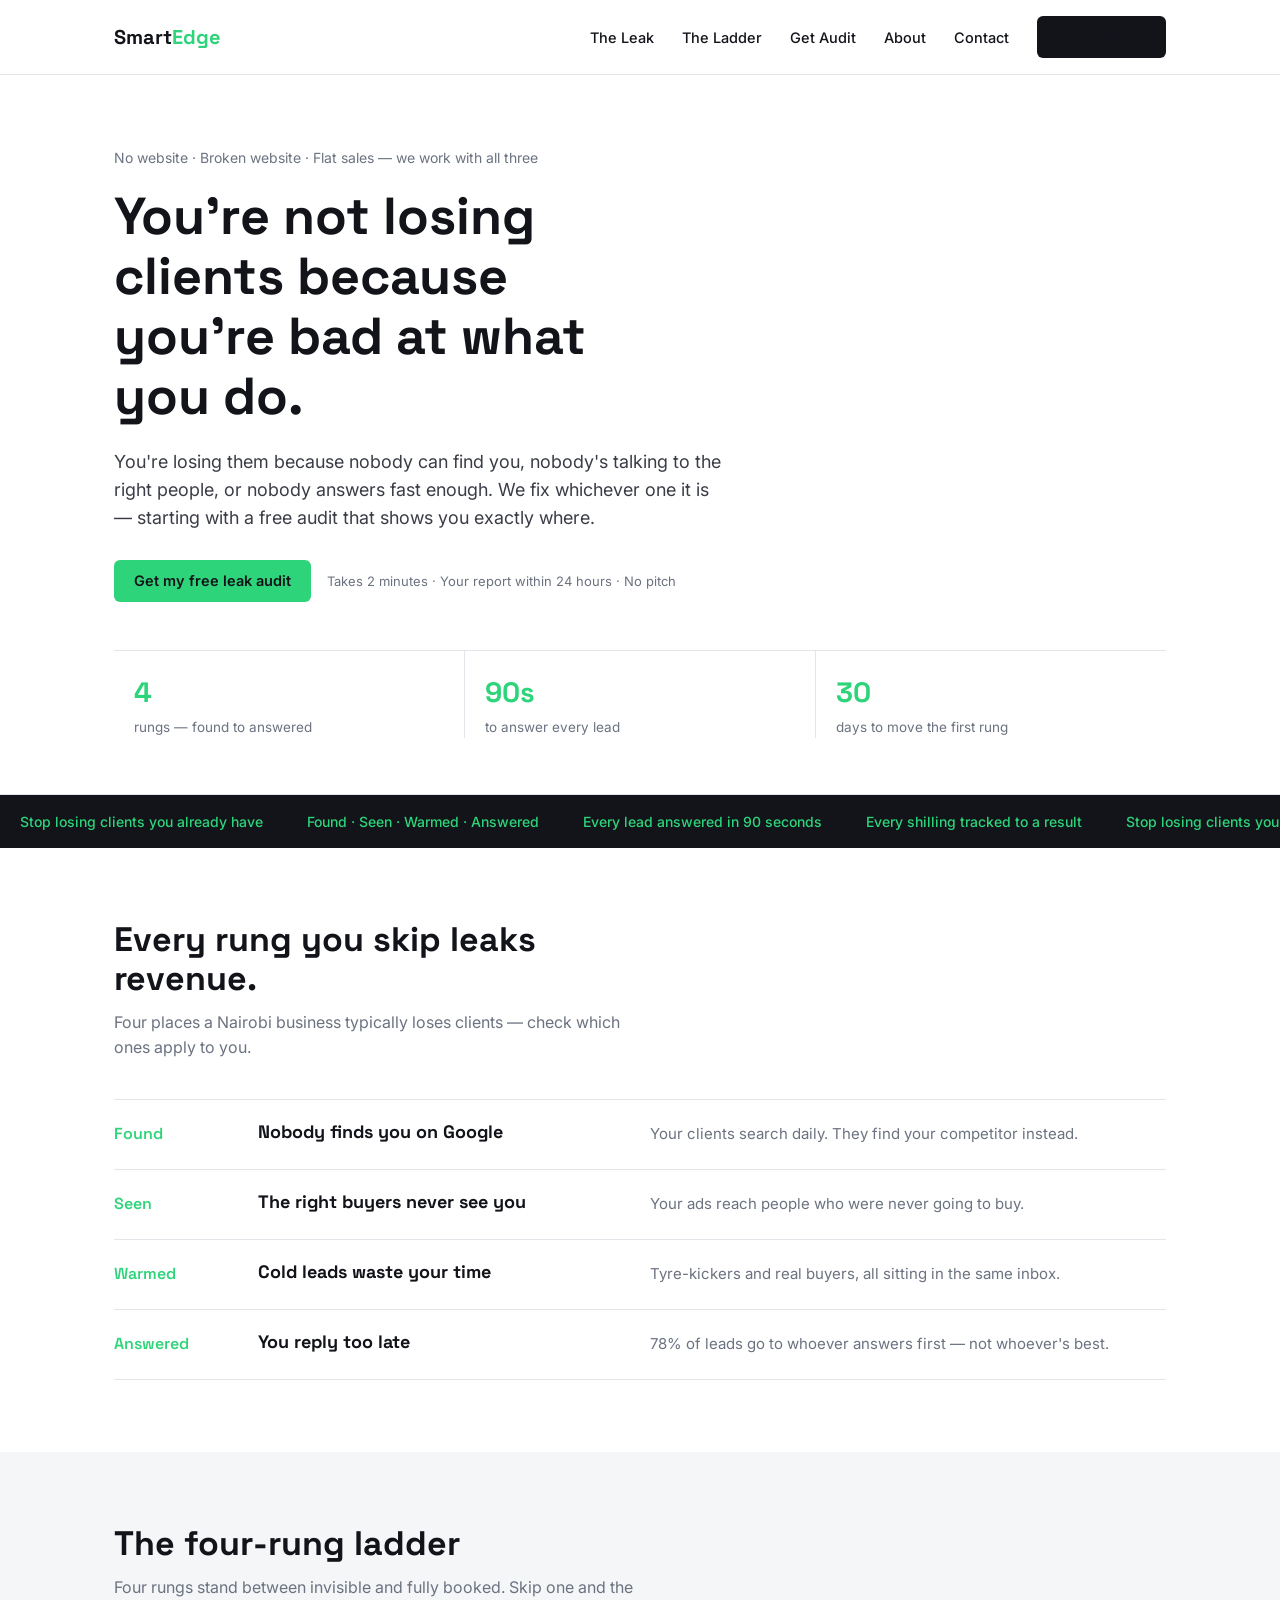
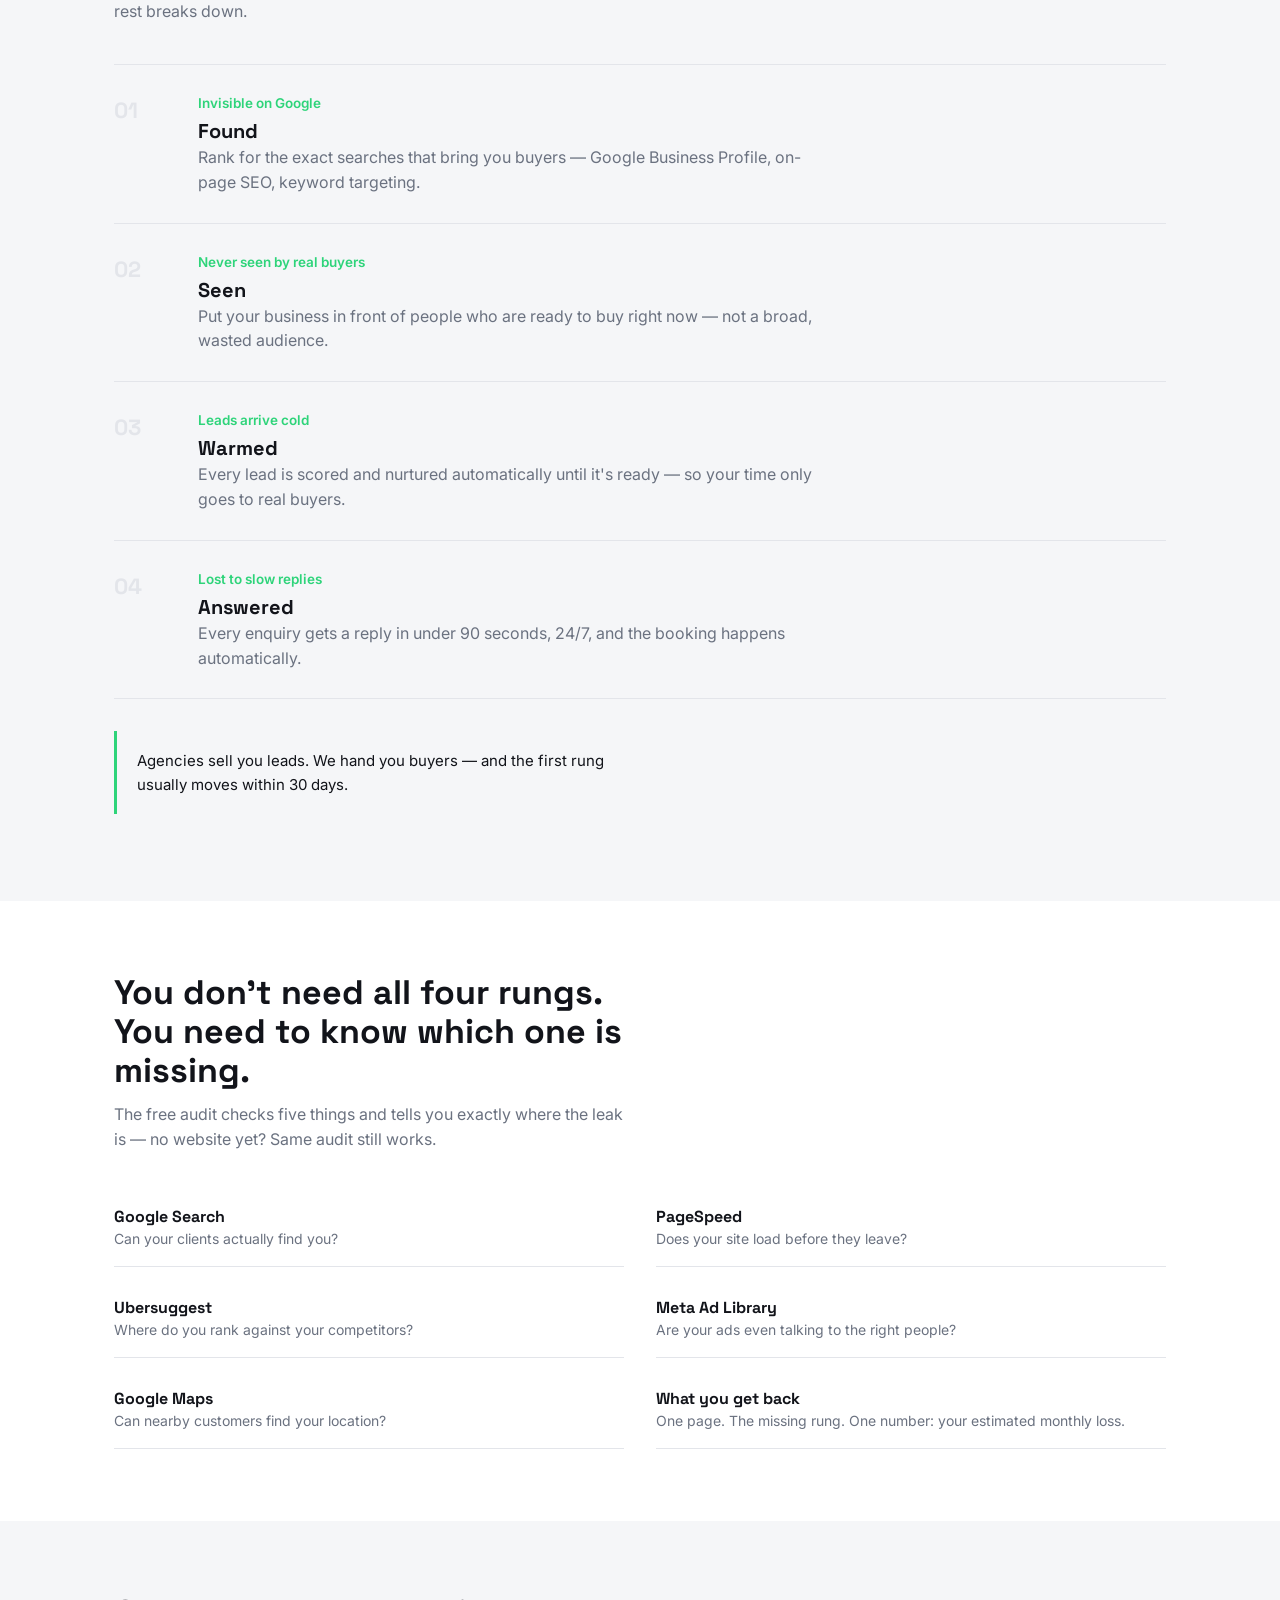
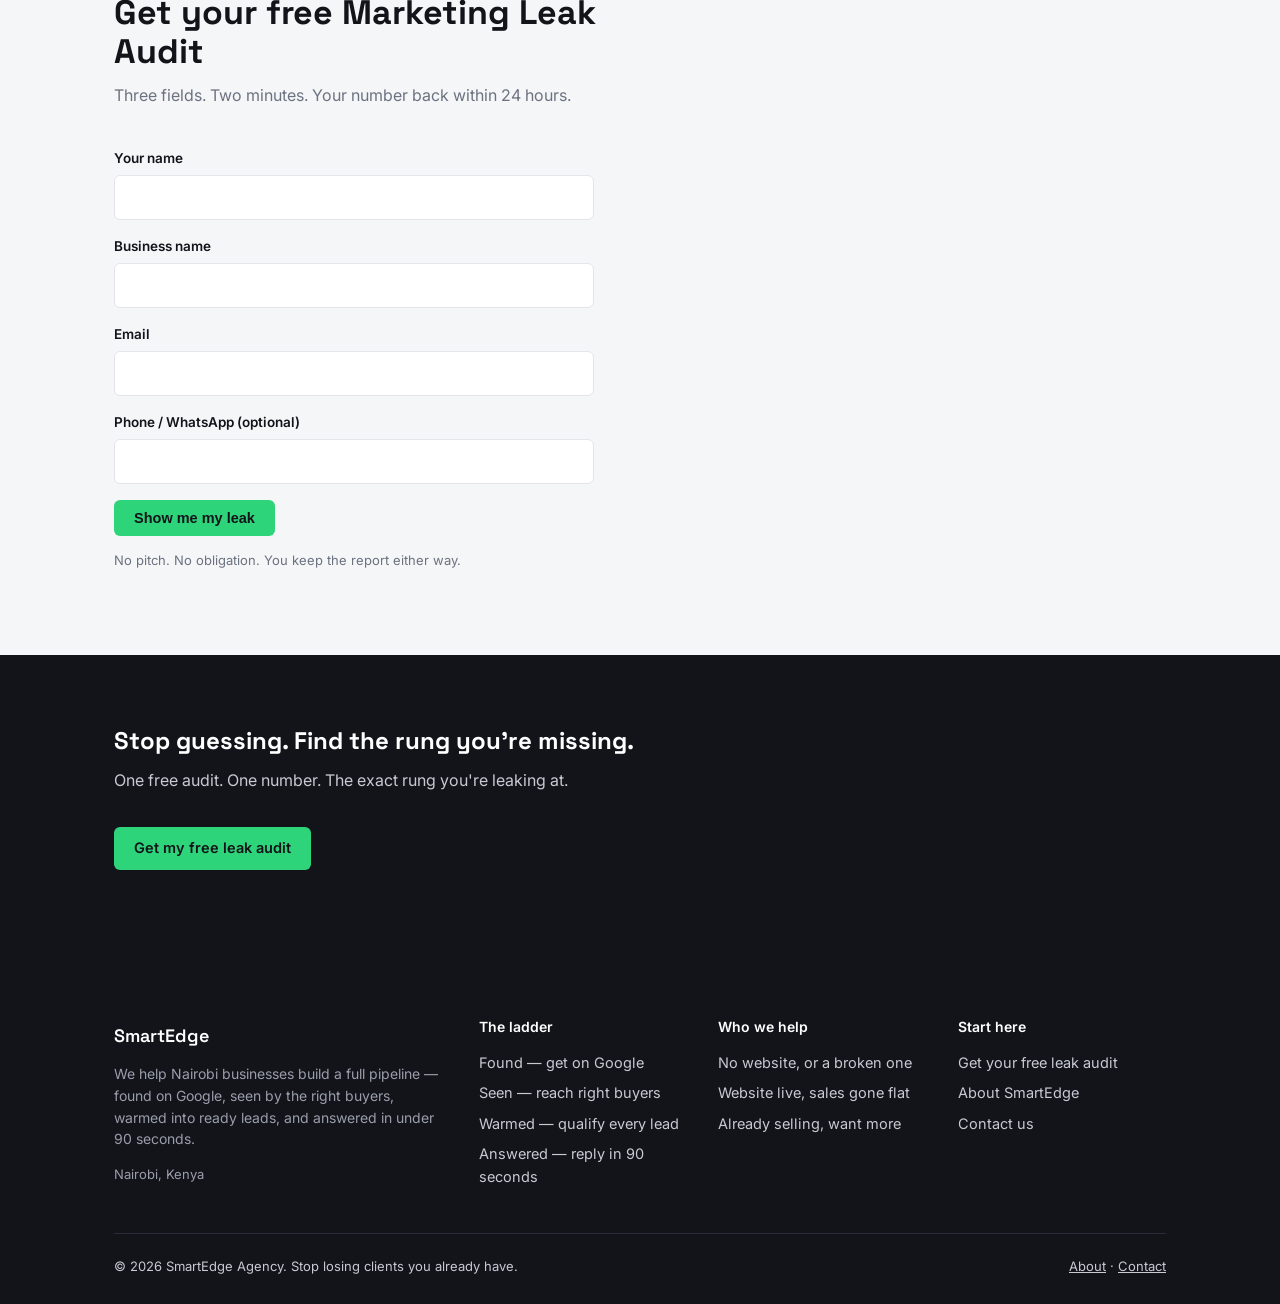
==== index.html @ 88c97de9 "Add files via upload" ====
<!DOCTYPE html>
<html lang="en">
<head>
<meta charset="UTF-8">
<meta name="viewport" content="width=device-width, initial-scale=1">
<title>SmartEdge Agency — Stop Losing Clients You Already Have</title>
<meta name="description" content="SmartEdge helps Nairobi businesses build a full pipeline — found on Google, seen by the right buyers, warmed into ready leads, and answered in under 90 seconds. Free Marketing Leak Audit.">
<link rel="icon" href="data:image/svg+xml,<svg xmlns=%22http://www.w3.org/2000/svg%22 viewBox=%220 0 100 100%22><rect width=%22100%22 height=%22100%22 fill=%22%2312141A%22/><text x=%2250%25%22 y=%2262%25%22 font-size=%2260%22 fill=%22%232ED47A%22 text-anchor=%22middle%22>S</text></svg>">
<link rel="stylesheet" href="styles.css">
</head>
<body>

<header>
  <nav class="nav">
    <a href="index.html" class="logo">Smart<span>Edge</span></a>
    <input type="checkbox" id="navToggle">
    <label for="navToggle" class="burger">☰</label>
    <ul class="navlinks">
      <li><a href="index.html#leak">The Leak</a></li>
      <li><a href="index.html#ladder">The Ladder</a></li>
      <li><a href="index.html#audit">Get Audit</a></li>
      <li><a href="about.html">About</a></li>
      <li><a href="contact.html">Contact</a></li>
      <li><a href="index.html#audit" class="btn">Get my audit</a></li>
    </ul>
  </nav>
</header>

<section class="hero">
  <div class="wrap">
    <p class="eyebrow">No website · Broken website · Flat sales — we work with all three</p>
    <h1>You're not losing clients because you're bad at what you do.</h1>
    <p class="lead">You're losing them because nobody can find you, nobody's talking to the right people, or nobody answers fast enough. We fix whichever one it is — starting with a free audit that shows you exactly where.</p>
    <div class="hero-cta">
      <a href="#audit" class="btn green">Get my free leak audit</a>
      <span class="hero-note">Takes 2 minutes · Your report within 24 hours · No pitch</span>
    </div>
    <div class="stats">
      <div class="stat"><div class="num">4</div><div class="label">rungs — found to answered</div></div>
      <div class="stat"><div class="num">90s</div><div class="label">to answer every lead</div></div>
      <div class="stat"><div class="num">30</div><div class="label">days to move the first rung</div></div>
    </div>
  </div>
</section>

<div class="marquee">
  <div class="marquee-track">
    <span>Stop losing clients you already have</span>
    <span>Found · Seen · Warmed · Answered</span>
    <span>Every lead answered in 90 seconds</span>
    <span>Every shilling tracked to a result</span>
    <span>Stop losing clients you already have</span>
    <span>Found · Seen · Warmed · Answered</span>
    <span>Every lead answered in 90 seconds</span>
    <span>Every shilling tracked to a result</span>
  </div>
</div>

<section id="leak">
  <div class="wrap">
    <div class="section-head">
      <h2>Every rung you skip leaks revenue.</h2>
      <p>Four places a Nairobi business typically loses clients — check which ones apply to you.</p>
    </div>
    <div class="leak-list">
      <div class="leak-row"><div class="rung-name">Found</div><h3>Nobody finds you on Google</h3><p>Your clients search daily. They find your competitor instead.</p></div>
      <div class="leak-row"><div class="rung-name">Seen</div><h3>The right buyers never see you</h3><p>Your ads reach people who were never going to buy.</p></div>
      <div class="leak-row"><div class="rung-name">Warmed</div><h3>Cold leads waste your time</h3><p>Tyre-kickers and real buyers, all sitting in the same inbox.</p></div>
      <div class="leak-row"><div class="rung-name">Answered</div><h3>You reply too late</h3><p>78% of leads go to whoever answers first — not whoever's best.</p></div>
    </div>
  </div>
</section>

<section id="ladder" class="tinted">
  <div class="wrap">
    <div class="section-head">
      <h2>The four-rung ladder</h2>
      <p>Four rungs stand between invisible and fully booked. Skip one and the rest breaks down.</p>
    </div>
    <div class="ladder">
      <div class="ladder-item"><div class="ladder-num">01</div><div><div class="sub">Invisible on Google</div><h3>Found</h3><p>Rank for the exact searches that bring you buyers — Google Business Profile, on-page SEO, keyword targeting.</p></div></div>
      <div class="ladder-item"><div class="ladder-num">02</div><div><div class="sub">Never seen by real buyers</div><h3>Seen</h3><p>Put your business in front of people who are ready to buy right now — not a broad, wasted audience.</p></div></div>
      <div class="ladder-item"><div class="ladder-num">03</div><div><div class="sub">Leads arrive cold</div><h3>Warmed</h3><p>Every lead is scored and nurtured automatically until it's ready — so your time only goes to real buyers.</p></div></div>
      <div class="ladder-item"><div class="ladder-num">04</div><div><div class="sub">Lost to slow replies</div><h3>Answered</h3><p>Every enquiry gets a reply in under 90 seconds, 24/7, and the booking happens automatically.</p></div></div>
    </div>
    <p class="ladder-note">Agencies sell you leads. We hand you buyers — and the first rung usually moves within 30 days.</p>
  </div>
</section>

<section id="how">
  <div class="wrap">
    <div class="section-head">
      <h2>You don't need all four rungs. You need to know which one is missing.</h2>
      <p>The free audit checks five things and tells you exactly where the leak is — no website yet? Same audit still works.</p>
    </div>
    <div class="tool-list">
      <div class="tool-item"><h3>Google Search</h3><p>Can your clients actually find you?</p></div>
      <div class="tool-item"><h3>PageSpeed</h3><p>Does your site load before they leave?</p></div>
      <div class="tool-item"><h3>Ubersuggest</h3><p>Where do you rank against your competitors?</p></div>
      <div class="tool-item"><h3>Meta Ad Library</h3><p>Are your ads even talking to the right people?</p></div>
      <div class="tool-item"><h3>Google Maps</h3><p>Can nearby customers find your location?</p></div>
      <div class="tool-item"><h3>What you get back</h3><p>One page. The missing rung. One number: your estimated monthly loss.</p></div>
    </div>
  </div>
</section>

<section id="audit" class="tinted">
  <div class="wrap">
    <div class="section-head">
      <h2>Get your free Marketing Leak Audit</h2>
      <p>Three fields. Two minutes. Your number back within 24 hours.</p>
    </div>
    <!-- Replace action URL with your own Web3Forms or Formspree endpoint before going live -->
    <form action="https://api.web3forms.com/submit" method="POST">
      <input type="hidden" name="access_key" value="f128370d-2de8-45d5-97e6-68d544932ece">
      <div class="field"><label for="name">Your name</label><input id="name" name="name" type="text" required></div>
      <div class="field"><label for="business">Business name</label><input id="business" name="business" type="text" required></div>
      <div class="field"><label for="email">Email</label><input id="email" name="email" type="email" required></div>
      <div class="field"><label for="phone">Phone / WhatsApp (optional)</label><input id="phone" name="phone" type="tel"></div>
      <button type="submit" class="btn green">Show me my leak</button>
      <p class="form-note">No pitch. No obligation. You keep the report either way.</p>
    </form>
  </div>
</section>

<section class="cta-band">
  <div class="wrap">
    <h2>Stop guessing. Find the rung you're missing.</h2>
    <p>One free audit. One number. The exact rung you're leaking at.</p>
    <a href="#audit" class="btn green" style="margin-top:18px;">Get my free leak audit</a>
  </div>
</section>

<footer>
  <div class="wrap">
    <div class="foot-grid">
      <div>
        <h4 style="color:#fff; font-family:'Space Grotesk'; font-size:18px;">SmartEdge</h4>
        <p style="color:#9a9eab; font-size:14px;">We help Nairobi businesses build a full pipeline — found on Google, seen by the right buyers, warmed into ready leads, and answered in under 90 seconds.</p>
        <p style="color:#9a9eab; font-size:13px;">Nairobi, Kenya</p>
      </div>
      <div><h4>The ladder</h4><ul>
        <li>Found — get on Google</li><li>Seen — reach right buyers</li><li>Warmed — qualify every lead</li><li>Answered — reply in 90 seconds</li>
      </ul></div>
      <div><h4>Who we help</h4><ul>
        <li>No website, or a broken one</li><li>Website live, sales gone flat</li><li>Already selling, want more</li>
      </ul></div>
      <div><h4>Start here</h4><ul>
        <li><a href="#audit">Get your free leak audit</a></li><li><a href="about.html">About SmartEdge</a></li><li><a href="contact.html">Contact us</a></li>
      </ul></div>
    </div>
    <div class="foot-bottom">
      <span>© 2026 SmartEdge Agency. Stop losing clients you already have.</span>
      <span><a href="about.html">About</a> · <a href="contact.html">Contact</a></span>
    </div>
  </div>
</footer>

</body>
</html>
---- styles.css ----
@import url('https://fonts.googleapis.com/css2?family=Space+Grotesk:wght@500;600;700&family=Inter:wght@400;500;600&display=swap');

:root{
  --navy:#12141A; --green:#2ED47A; --offwhite:#F5F6F8; --white:#ffffff;
  --grey:#6b7280; --border:#e3e5ea; --text:#12141A;
  --maxw:1100px;
}
*{box-sizing:border-box;}
html{scroll-behavior:smooth;}
body{
  margin:0; font-family:'Inter',sans-serif; color:var(--text); background:var(--white);
  line-height:1.55; font-size:16px;
}
h1,h2,h3{font-family:'Space Grotesk',sans-serif; margin:0; line-height:1.15; font-weight:700;}
p{margin:0 0 1em; max-width:62ch;}
a{color:inherit;}
.wrap{max-width:var(--maxw); margin:0 auto; padding:0 24px;}
img{max-width:100%; display:block;}

/* ---- Header ---- */
header{
  position:sticky; top:0; z-index:50; background:rgba(255,255,255,.92); backdrop-filter:blur(6px);
  border-bottom:1px solid var(--border);
}
.nav{display:flex; align-items:center; justify-content:space-between; padding:16px 24px; max-width:var(--maxw); margin:0 auto;}
.logo{font-family:'Space Grotesk',sans-serif; font-weight:700; font-size:20px; text-decoration:none;}
.logo span{color:var(--green);}
.navlinks{display:flex; gap:28px; align-items:center; list-style:none; margin:0; padding:0;}
.navlinks a{text-decoration:none; font-size:14.5px; font-weight:500; color:var(--text);}
.navlinks a:hover{color:var(--green);}
.btn{
  display:inline-block; background:var(--navy); color:#fff; padding:10px 20px; border-radius:6px;
  text-decoration:none; font-weight:600; font-size:14.5px; border:none; cursor:pointer;
}
.btn:hover{background:#22242e;}
.btn.green{background:var(--green); color:var(--navy);}
.btn.green:hover{background:#26bd6a;}
#navToggle{display:none;}
.burger{display:none; cursor:pointer;}

@media (max-width:760px){
  .navlinks{position:fixed; inset:64px 0 0 0; background:#fff; flex-direction:column; padding:32px 24px;
    transform:translateY(-110%); transition:transform .25s ease; gap:20px;}
  #navToggle:checked ~ .navlinks{transform:translateY(0);}
  .burger{display:block;}
  .navlinks .btn{width:100%; text-align:center;}
}

/* ---- Hero ---- */
.hero{padding:72px 0 56px; border-bottom:1px solid var(--border);}
.eyebrow{color:var(--grey); font-size:14px; margin-bottom:18px;}
.hero h1{font-size:clamp(32px,5vw,52px); max-width:16ch; margin-bottom:22px;}
.hero p.lead{font-size:18px; color:#3a3d46; max-width:56ch;}
.hero-cta{margin-top:28px; display:flex; gap:16px; align-items:center; flex-wrap:wrap;}
.hero-note{font-size:13px; color:var(--grey);}
.stats{display:flex; gap:0; margin-top:48px; border-top:1px solid var(--border);}
.stat{flex:1; padding:20px 20px 0; border-right:1px solid var(--border);}
.stat:last-child{border-right:none;}
.stat .num{font-family:'Space Grotesk'; font-size:28px; font-weight:700; color:var(--green);}
.stat .label{font-size:13.5px; color:var(--grey); margin-top:2px;}

/* ---- Marquee ---- */
.marquee{background:var(--navy); color:#fff; overflow:hidden; padding:14px 0; white-space:nowrap;}
.marquee-track{display:inline-block; animation:scroll 28s linear infinite; font-size:14px; font-weight:500;}
.marquee-track span{margin:0 20px; color:var(--green);}
@keyframes scroll{from{transform:translateX(0);} to{transform:translateX(-50%);}}
@media (prefers-reduced-motion: reduce){.marquee-track{animation:none;}}

/* ---- Section base ---- */
section{padding:72px 0;}
section.tinted{background:var(--offwhite);}
.section-head{max-width:52ch; margin-bottom:40px;}
.section-head h2{font-size:clamp(24px,3.4vw,34px); margin-bottom:12px;}
.section-head p{color:var(--grey);}

/* ---- Leak list (4 problems) ---- */
.leak-list{border-top:1px solid var(--border);}
.leak-row{display:grid; grid-template-columns:120px 1fr 1.4fr; gap:24px; padding:22px 0; border-bottom:1px solid var(--border);}
.leak-row .rung-name{font-family:'Space Grotesk'; font-weight:600; color:var(--green);}
.leak-row h3{font-size:18px; margin-bottom:4px;}
.leak-row p{color:var(--grey); margin:0; font-size:15px;}
@media (max-width:700px){.leak-row{grid-template-columns:1fr; gap:6px;}}

/* ---- Ladder ---- */
.ladder-item{display:grid; grid-template-columns:64px 1fr; gap:20px; padding:28px 0; border-bottom:1px solid var(--border);}
.ladder-item:first-child{border-top:1px solid var(--border);}
.ladder-num{font-family:'Space Grotesk'; font-size:22px; font-weight:700; color:var(--border); }
.ladder-item h3{font-size:20px; margin-bottom:2px;}
.ladder-item .sub{color:var(--green); font-size:13.5px; font-weight:600; margin-bottom:6px;}
.ladder-item p{color:var(--grey); margin:0;}
.ladder-note{margin-top:32px; padding:18px 20px; border-left:3px solid var(--green); background:var(--offwhite); font-size:15px;}

/* ---- Tools list ---- */
.tool-list{display:grid; grid-template-columns:1fr 1fr; gap:16px 32px;}
.tool-item{padding:16px 0; border-bottom:1px solid var(--border);}
.tool-item h3{font-size:16px; margin-bottom:2px;}
.tool-item p{color:var(--grey); font-size:14px; margin:0;}
@media (max-width:700px){.tool-list{grid-template-columns:1fr;}}

/* ---- Form ---- */
form{max-width:480px;}
.field{margin-bottom:16px;}
.field label{display:block; font-size:13.5px; font-weight:600; margin-bottom:6px;}
.field input,.field textarea{
  width:100%; padding:12px 14px; border:1px solid var(--border); border-radius:6px; font-family:inherit;
  font-size:15px; background:#fff;
}
.field input:focus,.field textarea:focus{outline:2px solid var(--green); outline-offset:1px;}
.form-note{font-size:13px; color:var(--grey); margin-top:14px;}

/* ---- CTA band ---- */
.cta-band{background:var(--navy); color:#fff; text-align:left;}
.cta-band h2{color:#fff; margin-bottom:14px;}
.cta-band p{color:#c7cad3;}

/* ---- Footer ---- */
footer{background:var(--navy); color:#c7cad3; padding:56px 0 28px; font-size:14.5px;}
.foot-grid{display:grid; grid-template-columns:1.6fr 1fr 1fr 1fr; gap:32px; padding-bottom:36px; border-bottom:1px solid #2a2d38;}
.foot-grid h4{color:#fff; font-size:14px; margin-bottom:14px; font-weight:600;}
.foot-grid ul{list-style:none; margin:0; padding:0;}
.foot-grid li{margin-bottom:8px;}
.foot-grid a{text-decoration:none; color:#c7cad3;}
.foot-grid a:hover{color:var(--green);}
.foot-bottom{display:flex; justify-content:space-between; padding-top:22px; font-size:13px; flex-wrap:wrap; gap:10px;}
@media (max-width:700px){.foot-grid{grid-template-columns:1fr 1fr;}}

/* ---- Simple page hero (about/contact) ---- */
.page-hero{padding:56px 0 40px; border-bottom:1px solid var(--border);}
.page-hero h1{font-size:clamp(30px,4.5vw,42px);}
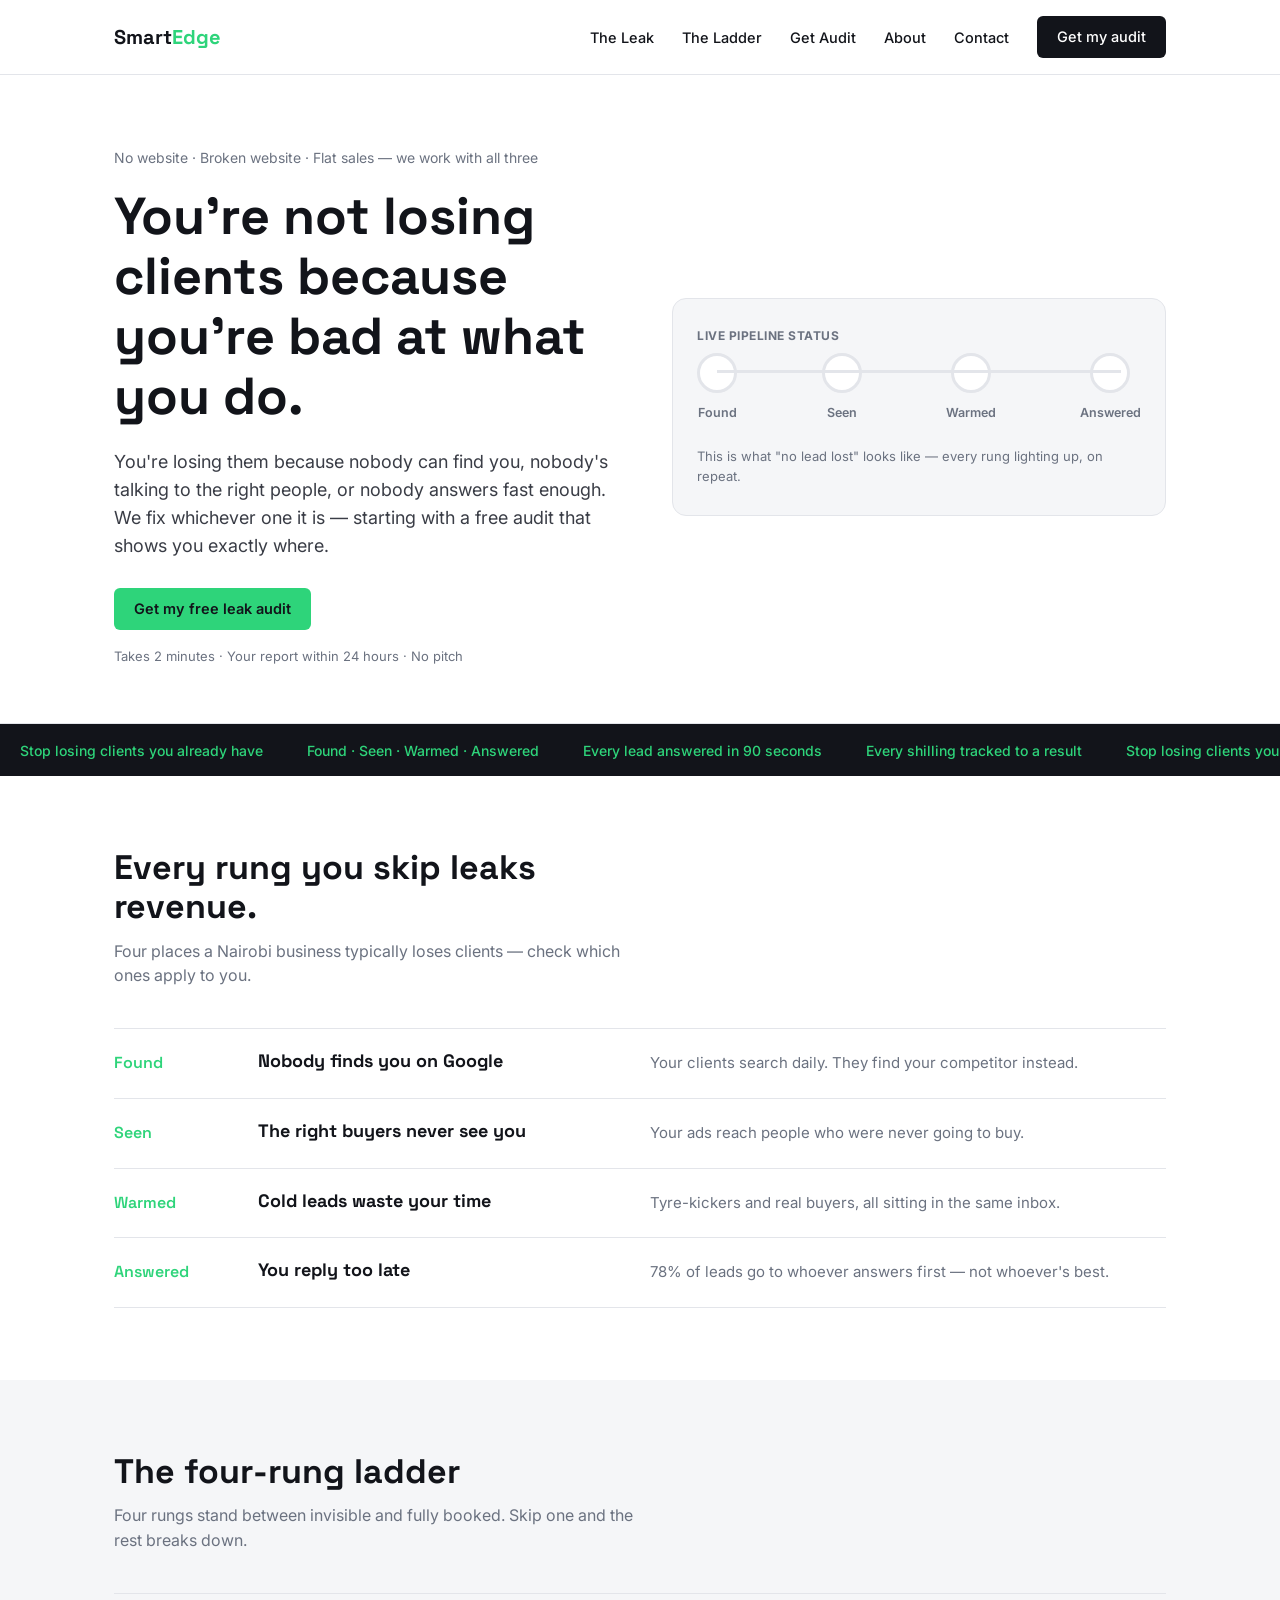
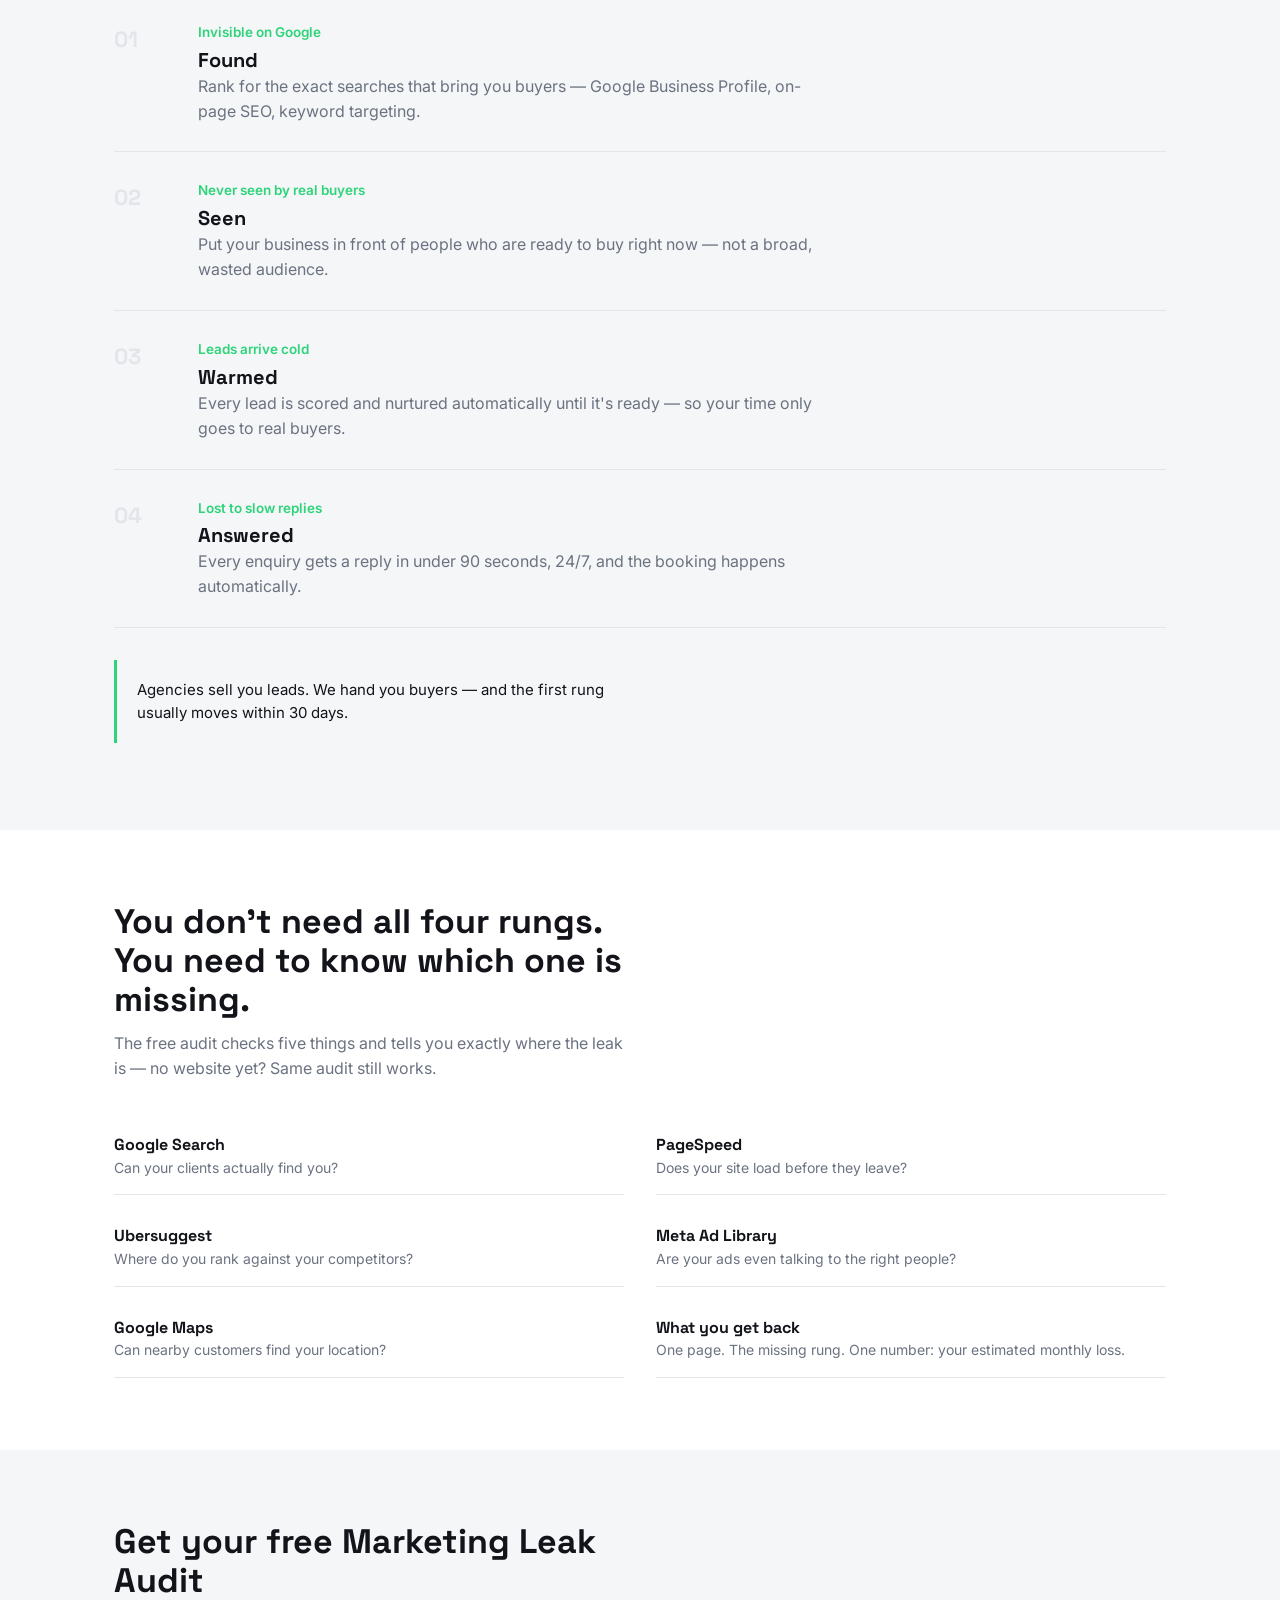
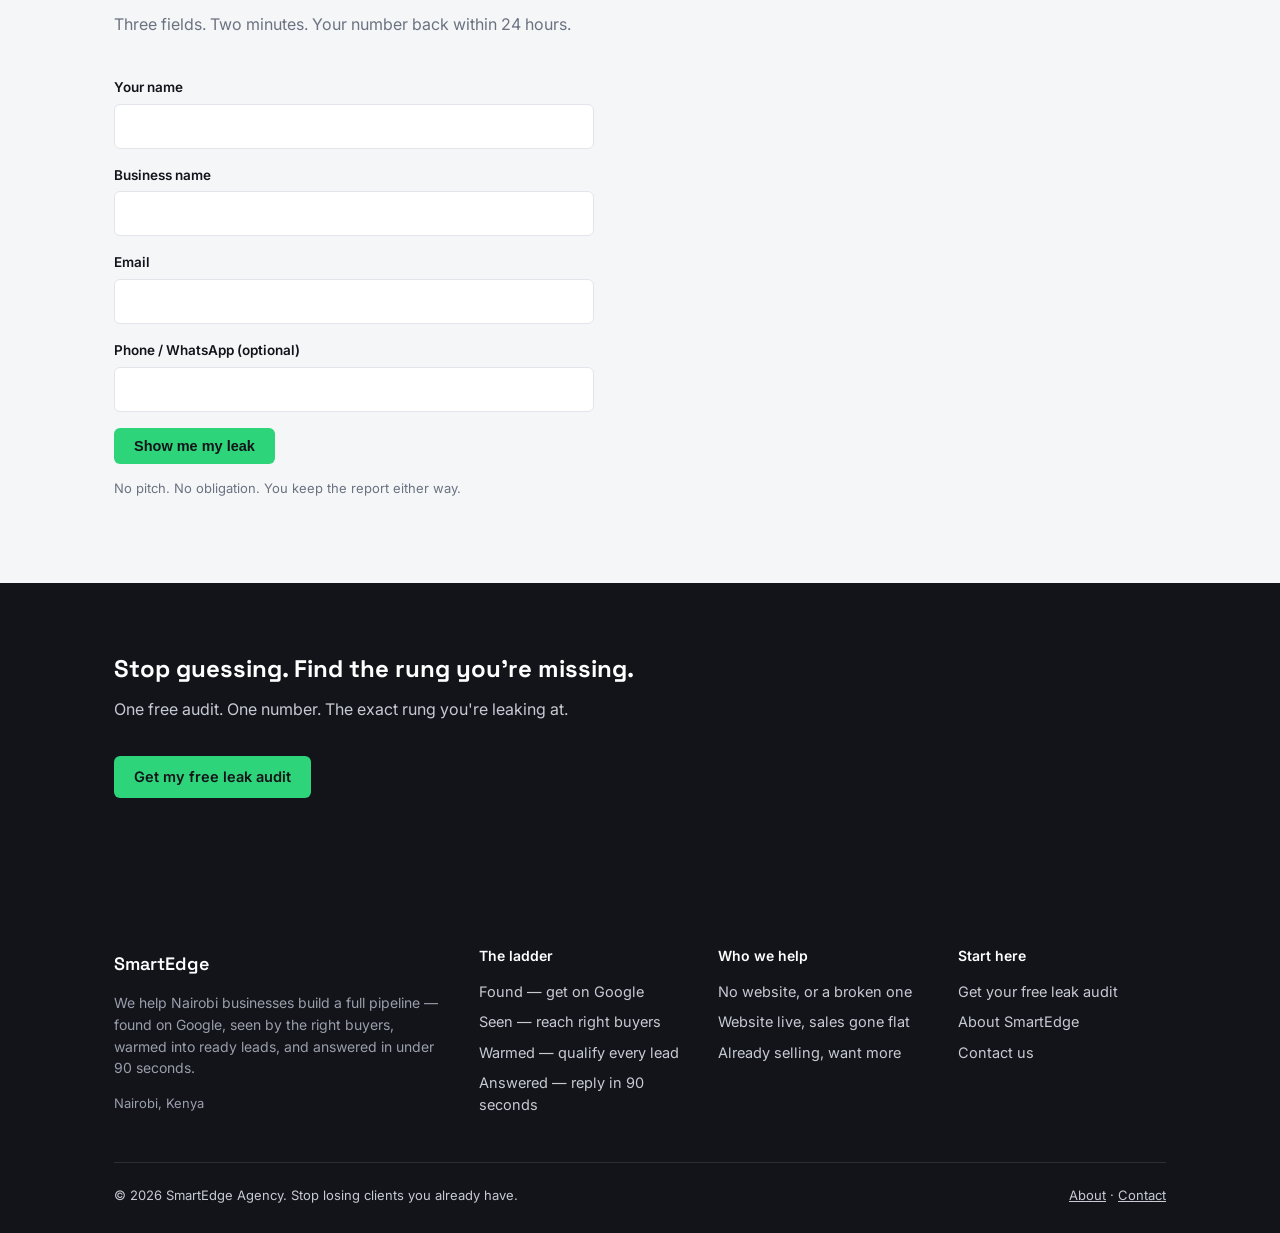
==== commit 9bcc0a65: "Update index.html" ====
--- a/index.html
+++ b/index.html
@@ -28,17 +28,27 @@
 
 <section class="hero">
   <div class="wrap">
-    <p class="eyebrow">No website · Broken website · Flat sales — we work with all three</p>
-    <h1>You're not losing clients because you're bad at what you do.</h1>
-    <p class="lead">You're losing them because nobody can find you, nobody's talking to the right people, or nobody answers fast enough. We fix whichever one it is — starting with a free audit that shows you exactly where.</p>
-    <div class="hero-cta">
-      <a href="#audit" class="btn green">Get my free leak audit</a>
-      <span class="hero-note">Takes 2 minutes · Your report within 24 hours · No pitch</span>
+    <div class="hero-copy">
+      <p class="eyebrow">No website · Broken website · Flat sales — we work with all three</p>
+      <h1>You're not losing clients because you're bad at what you do.</h1>
+      <p class="lead">You're losing them because nobody can find you, nobody's talking to the right people, or nobody answers fast enough. We fix whichever one it is — starting with a free audit that shows you exactly where.</p>
+      <div class="hero-cta">
+        <a href="#audit" class="btn green">Get my free leak audit</a>
+        <span class="hero-note">Takes 2 minutes · Your report within 24 hours · No pitch</span>
+      </div>
     </div>
-    <div class="stats">
-      <div class="stat"><div class="num">4</div><div class="label">rungs — found to answered</div></div>
-      <div class="stat"><div class="num">90s</div><div class="label">to answer every lead</div></div>
-      <div class="stat"><div class="num">30</div><div class="label">days to move the first rung</div></div>
+    <div class="hero-visual">
+      <div class="hero-visual-label">Live Pipeline Status</div>
+      <div class="ladder-anim">
+        <div class="ladder-track"></div>
+        <div class="ladder-nodes">
+          <div class="lnode n1"><div class="dot"></div><span>Found</span></div>
+          <div class="lnode n2"><div class="dot"></div><span>Seen</span></div>
+          <div class="lnode n3"><div class="dot"></div><span>Warmed</span></div>
+          <div class="lnode n4"><div class="dot"></div><span>Answered</span></div>
+        </div>
+      </div>
+      <p class="hero-visual-note">This is what "no lead lost" looks like — every rung lighting up, on repeat.</p>
     </div>
   </div>
 </section>
--- a/styles.css
+++ b/styles.css
@@ -127,3 +127,27 @@
 /* ---- Simple page hero (about/contact) ---- */
 .page-hero{padding:56px 0 40px; border-bottom:1px solid var(--border);}
 .page-hero h1{font-size:clamp(30px,4.5vw,42px);}
+.navlinks a.btn{color:#fff;}
+.navlinks a.btn:hover{color:#fff; background:#22242e;}
+.hero .wrap{display:flex; gap:48px; align-items:center;} .hero-copy{flex:1.15;} .hero-visual{flex:1;}
+@media (max-width:860px){ .hero .wrap{flex-direction:column; align-items:stretch;} }
+.hero-visual{background:var(--offwhite); border:1px solid var(--border); border-radius:14px; padding:28px 24px;}
+.hero-visual-label{font-size:12px; font-weight:700; letter-spacing:.5px; color:var(--grey); text-transform:uppercase; margin-bottom:24px;}
+.hero-visual-note{font-size:13px; color:var(--grey); margin-top:24px; margin-bottom:0; max-width:none;}
+.hero-visual .ladder-anim{margin:0; max-width:100%;}
+.lnode{display:flex; flex-direction:column; align-items:center; gap:10px;}
+.lnode .dot{width:40px; height:40px; border-radius:50%; background:#fff; border:3px solid var(--border);}
+.lnode span{font-size:12.5px; font-weight:600; color:var(--grey);}
+.ladder-track{position:relative; height:3px; background:var(--border); margin:0 20px;}
+.ladder-nodes{display:flex; justify-content:space-between; margin-top:-20px;}
+@keyframes activate{
+  0%{border-color:var(--border); background:#fff; box-shadow:none; transform:scale(1);}
+  5%{transform:scale(1.18); border-color:var(--green); background:var(--green); box-shadow:0 0 16px rgba(46,212,122,.7);}
+  15%{transform:scale(1); border-color:var(--green); background:var(--green); box-shadow:0 0 6px rgba(46,212,122,.4);}
+  27%{border-color:var(--border); background:#fff; box-shadow:none;}
+  100%{border-color:var(--border); background:#fff;}
+}
+.lnode.n1 .dot{animation:activate 4s infinite; animation-delay:0s;}
+.lnode.n2 .dot{animation:activate 4s infinite; animation-delay:1s;}
+.lnode.n3 .dot{animation:activate 4s infinite; animation-delay:2s;}
+.lnode.n4 .dot{animation:activate 4s infinite; animation-delay:3s;}
